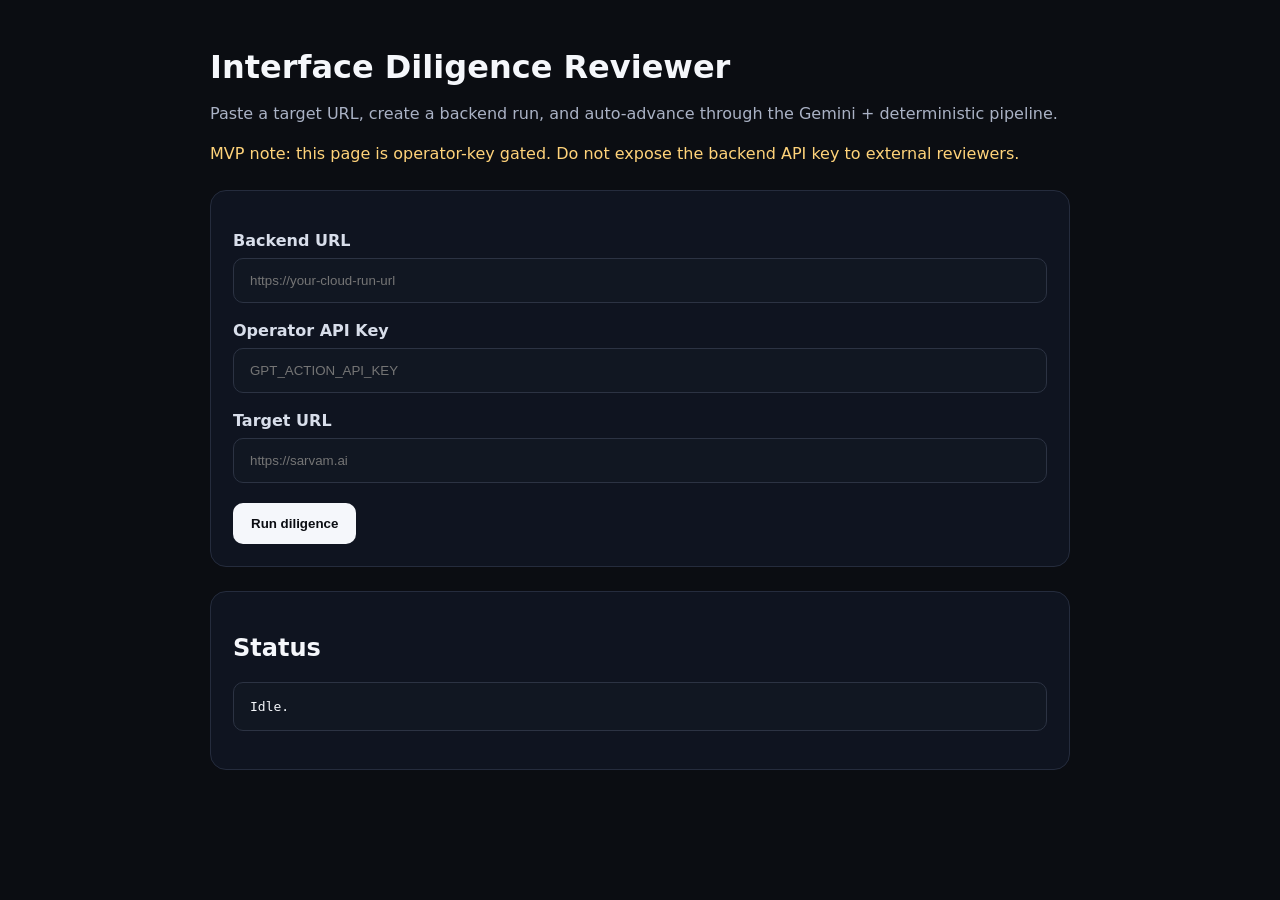
==== interface-diligence/reviewer/index.html @ ed1bde7d "Add internal reviewer UI" ====
<!doctype html>
<html lang="en">
<head>
  <meta charset="utf-8" />
  <meta name="viewport" content="width=device-width, initial-scale=1" />
  <title>Interface Diligence Reviewer</title>
  <style>
    body { font-family: Inter, system-ui, -apple-system, BlinkMacSystemFont, "Segoe UI", sans-serif; margin: 0; background: #0b0d12; color: #f5f7fb; }
    main { max-width: 860px; margin: 0 auto; padding: 48px 20px; }
    h1 { margin: 0 0 8px; font-size: 32px; }
    p { color: #aab2c5; line-height: 1.5; }
    label { display: block; margin: 18px 0 8px; color: #d8deea; font-weight: 600; }
    input { width: 100%; box-sizing: border-box; padding: 14px 16px; border-radius: 10px; border: 1px solid #2c3343; background: #111722; color: #f5f7fb; }
    button { margin-top: 20px; padding: 13px 18px; border: 0; border-radius: 10px; background: #f5f7fb; color: #0b0d12; font-weight: 700; cursor: pointer; }
    button:disabled { opacity: 0.55; cursor: not-allowed; }
    pre { white-space: pre-wrap; background: #111722; border: 1px solid #2c3343; padding: 16px; border-radius: 10px; overflow: auto; }
    a { color: #9fc2ff; }
    .card { background: #0f1420; border: 1px solid #252c3d; border-radius: 16px; padding: 22px; margin-top: 24px; }
    .warn { color: #ffd37a; }
  </style>
</head>
<body>
  <main>
    <h1>Interface Diligence Reviewer</h1>
    <p>Paste a target URL, create a backend run, and auto-advance through the Gemini + deterministic pipeline.</p>
    <p class="warn">MVP note: this page is operator-key gated. Do not expose the backend API key to external reviewers.</p>

    <div class="card">
      <label for="backendUrl">Backend URL</label>
      <input id="backendUrl" placeholder="https://your-cloud-run-url" />

      <label for="apiKey">Operator API Key</label>
      <input id="apiKey" type="password" placeholder="GPT_ACTION_API_KEY" />

      <label for="targetUrl">Target URL</label>
      <input id="targetUrl" placeholder="https://sarvam.ai" />

      <button id="runButton">Run diligence</button>
    </div>

    <div class="card">
      <h2>Status</h2>
      <pre id="statusBox">Idle.</pre>
      <p id="reportLink"></p>
    </div>
  </main>
  <script src="reviewer.js"></script>
</body>
</html>
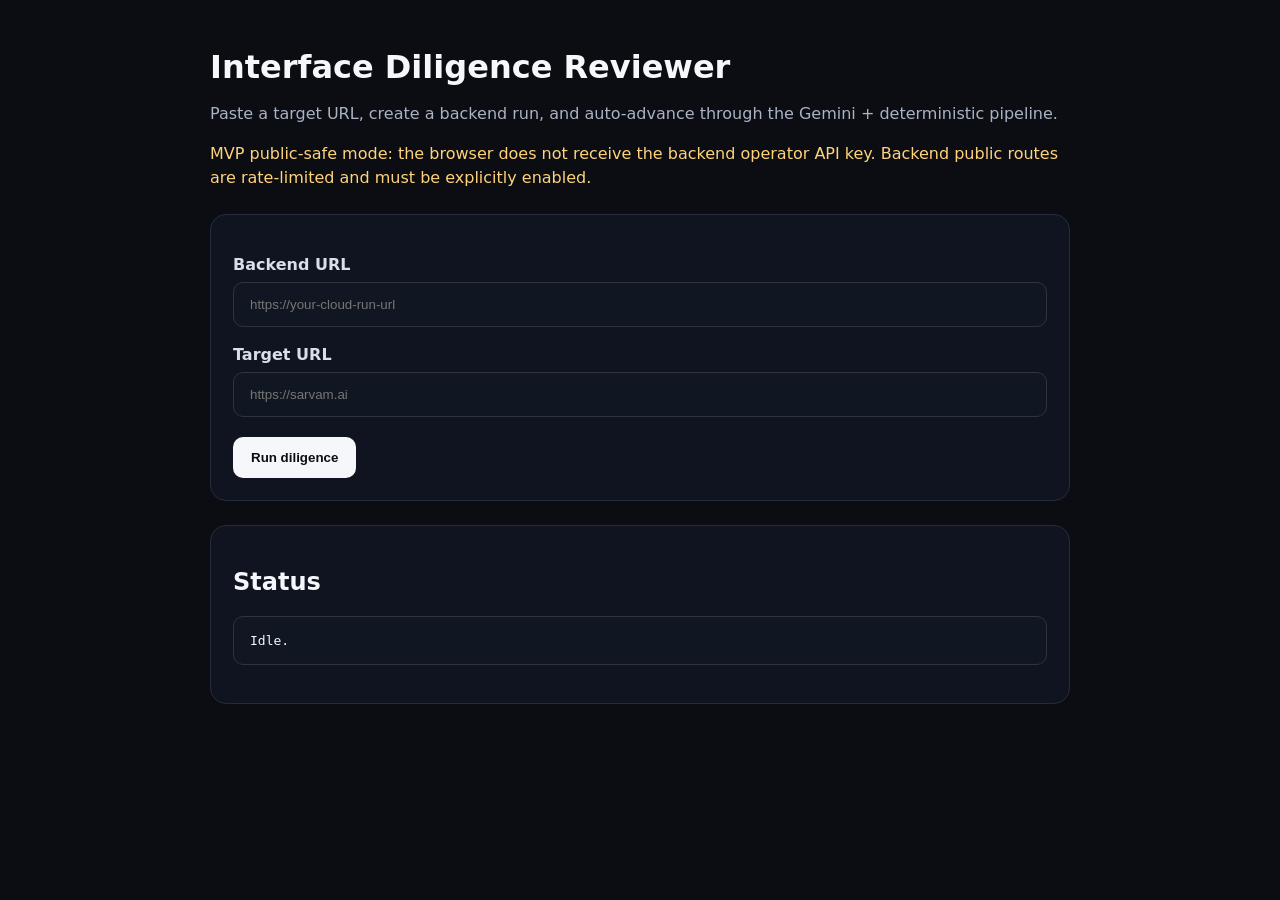
==== commit 360a34bc: "Switch reviewer UI to public-safe mode" ====
--- a/interface-diligence/reviewer/index.html
+++ b/interface-diligence/reviewer/index.html
@@ -23,14 +23,11 @@
   <main>
     <h1>Interface Diligence Reviewer</h1>
     <p>Paste a target URL, create a backend run, and auto-advance through the Gemini + deterministic pipeline.</p>
-    <p class="warn">MVP note: this page is operator-key gated. Do not expose the backend API key to external reviewers.</p>
+    <p class="warn">MVP public-safe mode: the browser does not receive the backend operator API key. Backend public routes are rate-limited and must be explicitly enabled.</p>
 
     <div class="card">
       <label for="backendUrl">Backend URL</label>
       <input id="backendUrl" placeholder="https://your-cloud-run-url" />
-
-      <label for="apiKey">Operator API Key</label>
-      <input id="apiKey" type="password" placeholder="GPT_ACTION_API_KEY" />
 
       <label for="targetUrl">Target URL</label>
       <input id="targetUrl" placeholder="https://sarvam.ai" />
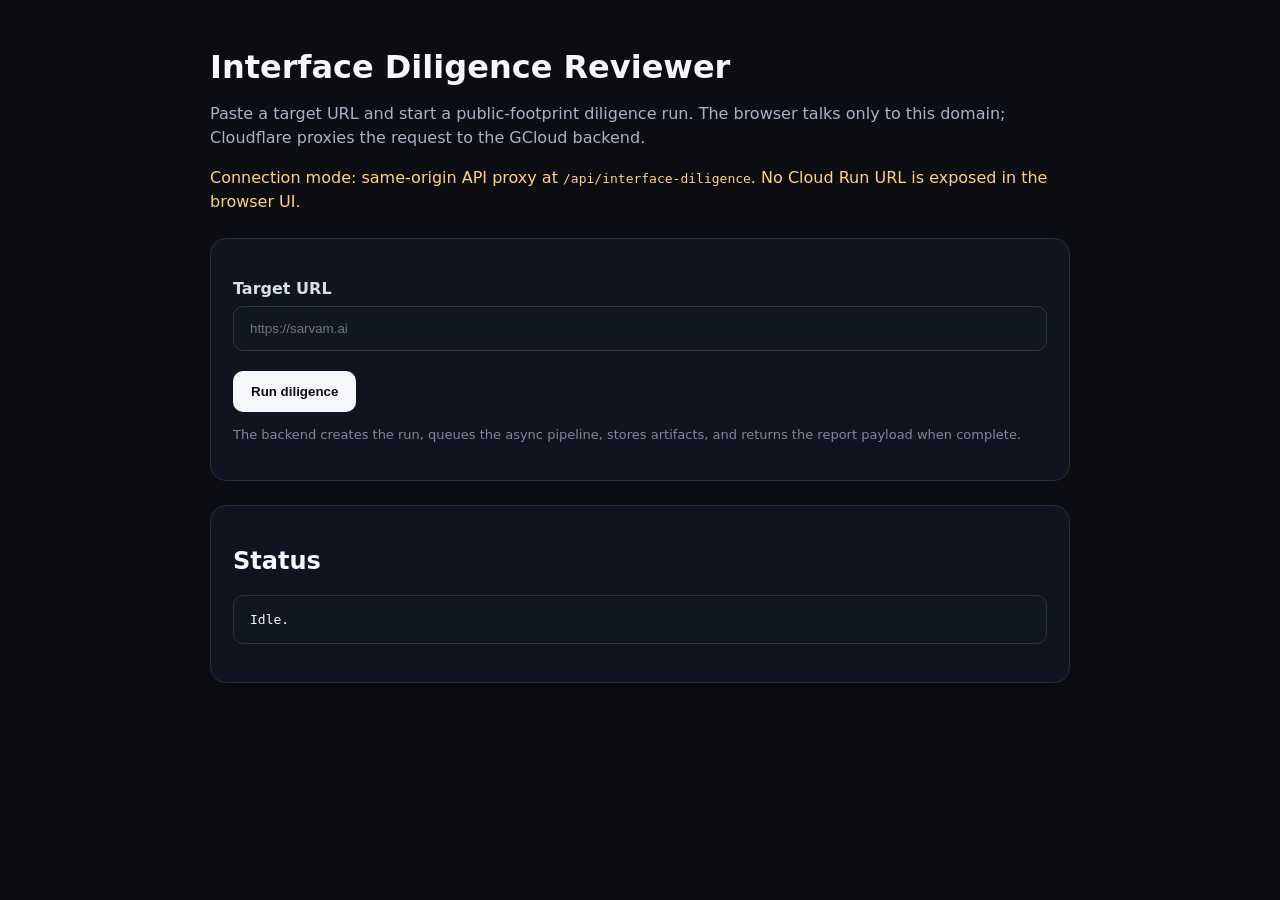
==== commit 4871eb3a: "Wire reviewer console to same-origin API" ====
--- a/interface-diligence/reviewer/index.html
+++ b/interface-diligence/reviewer/index.html
@@ -17,22 +17,20 @@
     a { color: #9fc2ff; }
     .card { background: #0f1420; border: 1px solid #252c3d; border-radius: 16px; padding: 22px; margin-top: 24px; }
     .warn { color: #ffd37a; }
+    .muted { color: #7f8798; font-size: 13px; }
   </style>
 </head>
 <body>
   <main>
     <h1>Interface Diligence Reviewer</h1>
-    <p>Paste a target URL, create a backend run, and auto-advance through the Gemini + deterministic pipeline.</p>
-    <p class="warn">MVP public-safe mode: the browser does not receive the backend operator API key. Backend public routes are rate-limited and must be explicitly enabled.</p>
+    <p>Paste a target URL and start a public-footprint diligence run. The browser talks only to this domain; Cloudflare proxies the request to the GCloud backend.</p>
+    <p class="warn">Connection mode: same-origin API proxy at <code>/api/interface-diligence</code>. No Cloud Run URL is exposed in the browser UI.</p>
 
     <div class="card">
-      <label for="backendUrl">Backend URL</label>
-      <input id="backendUrl" placeholder="https://your-cloud-run-url" />
-
       <label for="targetUrl">Target URL</label>
-      <input id="targetUrl" placeholder="https://sarvam.ai" />
-
+      <input id="targetUrl" placeholder="https://sarvam.ai" autocomplete="url" />
       <button id="runButton">Run diligence</button>
+      <p class="muted">The backend creates the run, queues the async pipeline, stores artifacts, and returns the report payload when complete.</p>
     </div>
 
     <div class="card">
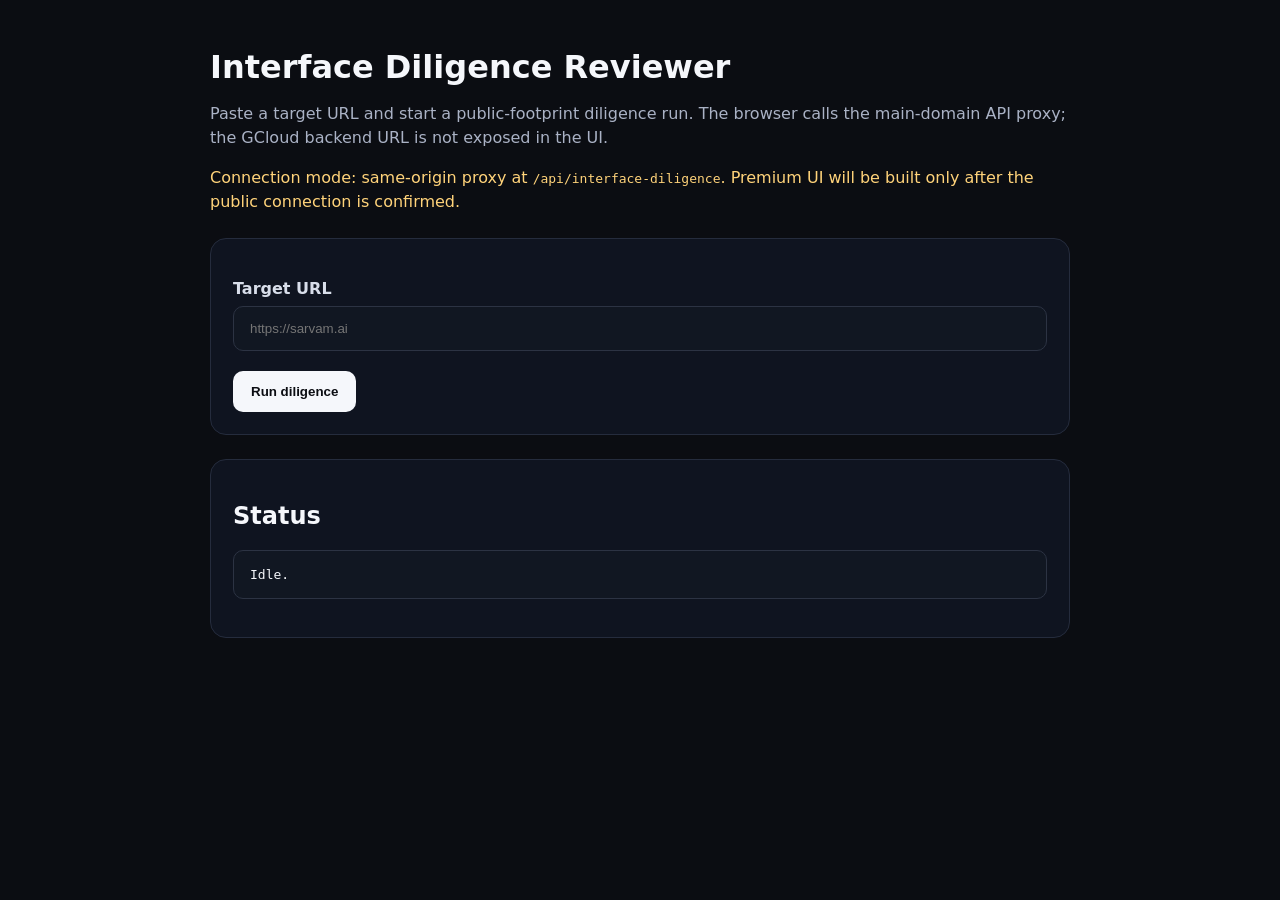
==== commit 6c6c4971: "Wire reviewer page to same-origin diligence API" ====
--- a/interface-diligence/reviewer/index.html
+++ b/interface-diligence/reviewer/index.html
@@ -17,20 +17,18 @@
     a { color: #9fc2ff; }
     .card { background: #0f1420; border: 1px solid #252c3d; border-radius: 16px; padding: 22px; margin-top: 24px; }
     .warn { color: #ffd37a; }
-    .muted { color: #7f8798; font-size: 13px; }
   </style>
 </head>
 <body>
   <main>
     <h1>Interface Diligence Reviewer</h1>
-    <p>Paste a target URL and start a public-footprint diligence run. The browser talks only to this domain; Cloudflare proxies the request to the GCloud backend.</p>
-    <p class="warn">Connection mode: same-origin API proxy at <code>/api/interface-diligence</code>. No Cloud Run URL is exposed in the browser UI.</p>
+    <p>Paste a target URL and start a public-footprint diligence run. The browser calls the main-domain API proxy; the GCloud backend URL is not exposed in the UI.</p>
+    <p class="warn">Connection mode: same-origin proxy at <code>/api/interface-diligence</code>. Premium UI will be built only after the public connection is confirmed.</p>
 
     <div class="card">
       <label for="targetUrl">Target URL</label>
       <input id="targetUrl" placeholder="https://sarvam.ai" autocomplete="url" />
       <button id="runButton">Run diligence</button>
-      <p class="muted">The backend creates the run, queues the async pipeline, stores artifacts, and returns the report payload when complete.</p>
     </div>
 
     <div class="card">
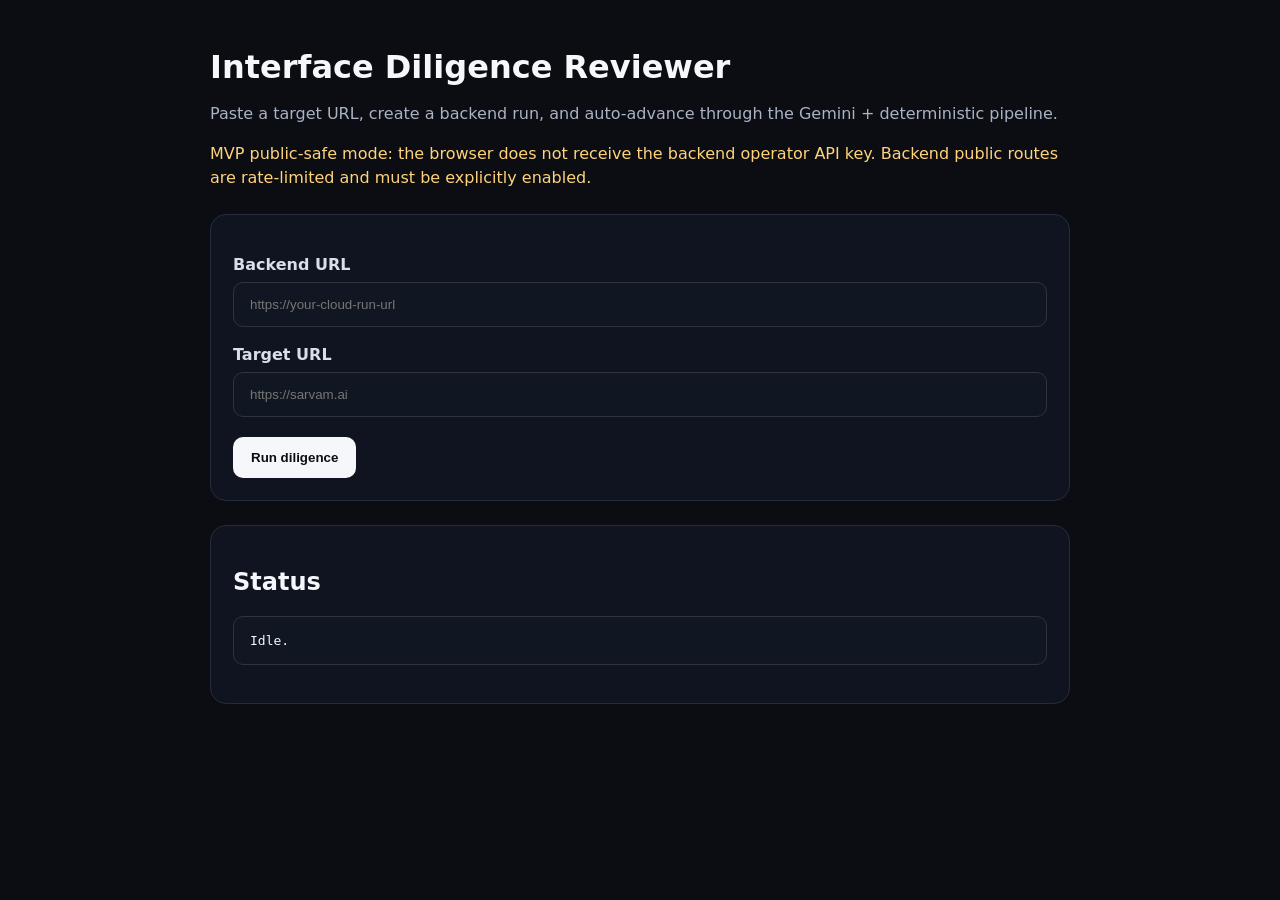
==== commit 8e8a4294: "Revert "Wire Interface Diligence to Cloudflare Worker proxy" This reverts commit 52f37c2237f14ce1dcc" ====
--- a/interface-diligence/reviewer/index.html
+++ b/interface-diligence/reviewer/index.html
@@ -22,12 +22,16 @@
 <body>
   <main>
     <h1>Interface Diligence Reviewer</h1>
-    <p>Paste a target URL and start a public-footprint diligence run. The browser calls the main-domain API proxy; the GCloud backend URL is not exposed in the UI.</p>
-    <p class="warn">Connection mode: same-origin proxy at <code>/api/interface-diligence</code>. Premium UI will be built only after the public connection is confirmed.</p>
+    <p>Paste a target URL, create a backend run, and auto-advance through the Gemini + deterministic pipeline.</p>
+    <p class="warn">MVP public-safe mode: the browser does not receive the backend operator API key. Backend public routes are rate-limited and must be explicitly enabled.</p>
 
     <div class="card">
+      <label for="backendUrl">Backend URL</label>
+      <input id="backendUrl" placeholder="https://your-cloud-run-url" />
+
       <label for="targetUrl">Target URL</label>
-      <input id="targetUrl" placeholder="https://sarvam.ai" autocomplete="url" />
+      <input id="targetUrl" placeholder="https://sarvam.ai" />
+
       <button id="runButton">Run diligence</button>
     </div>
 
